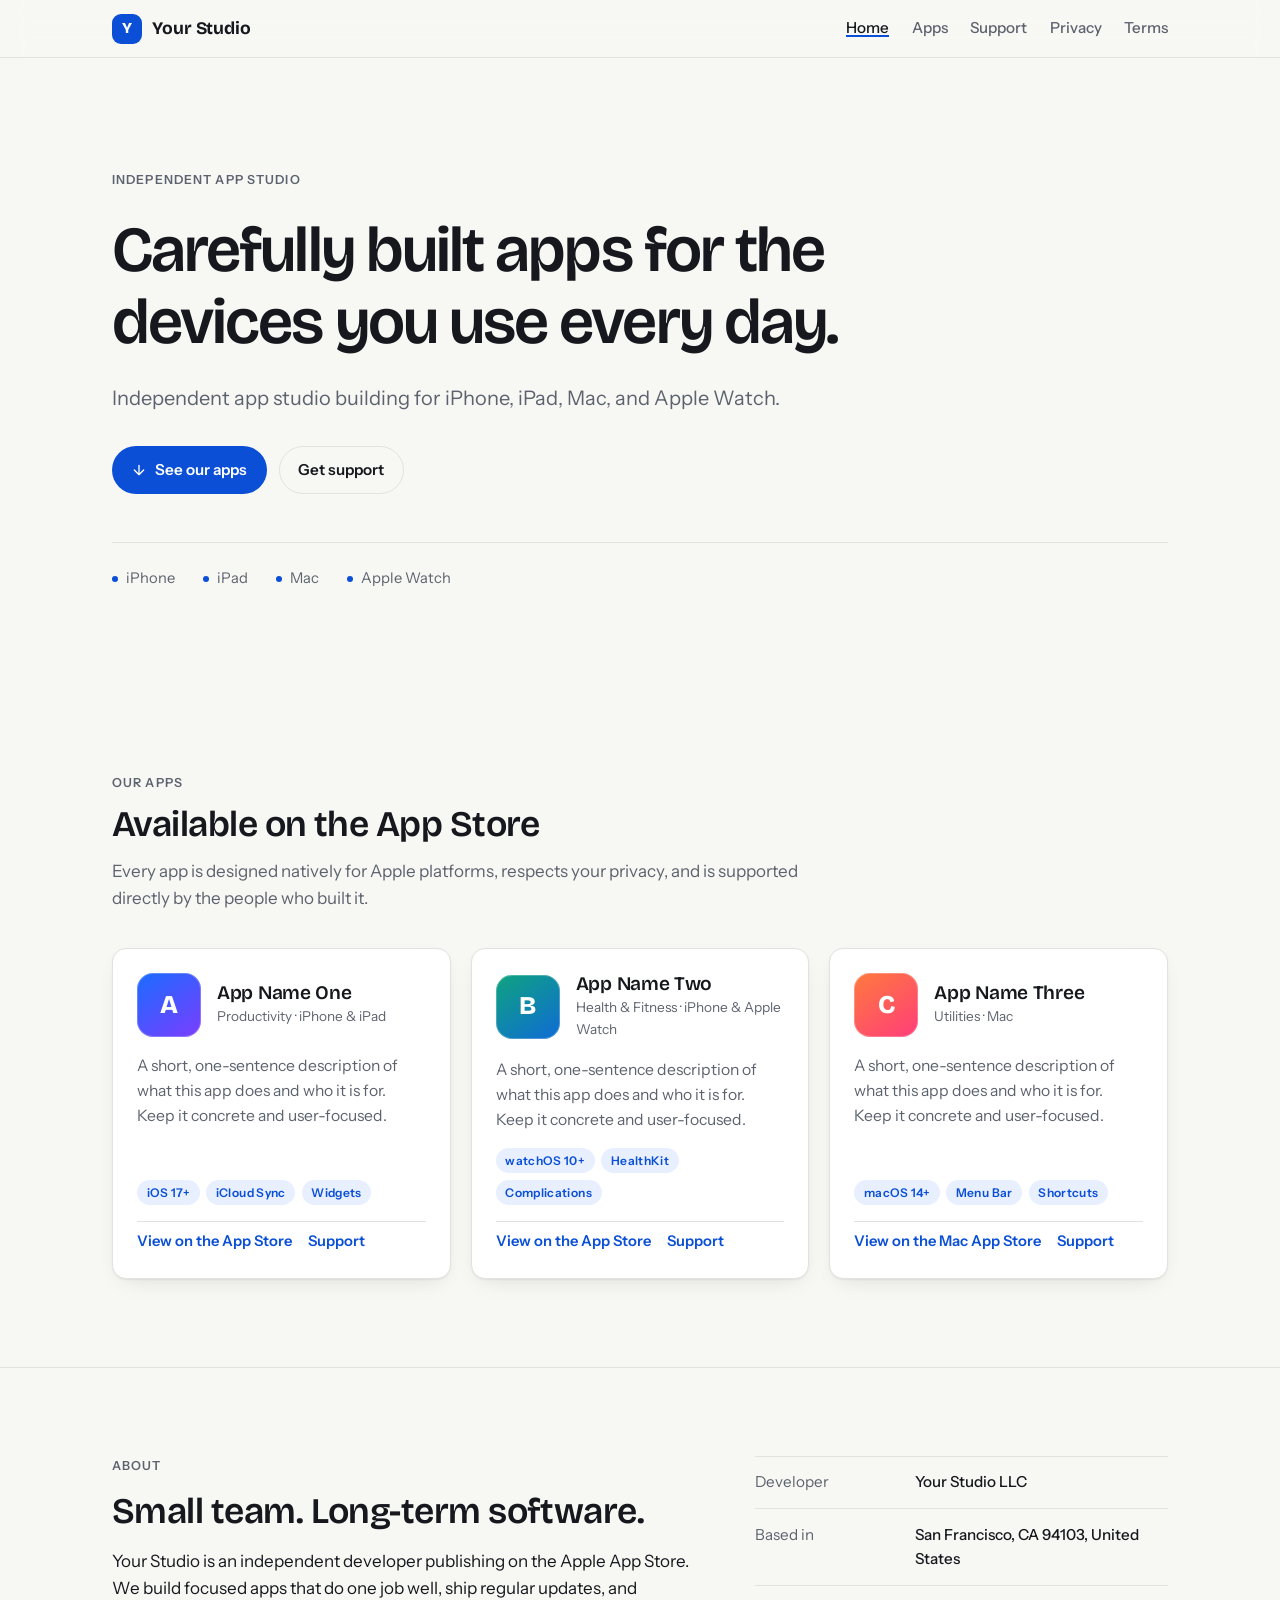
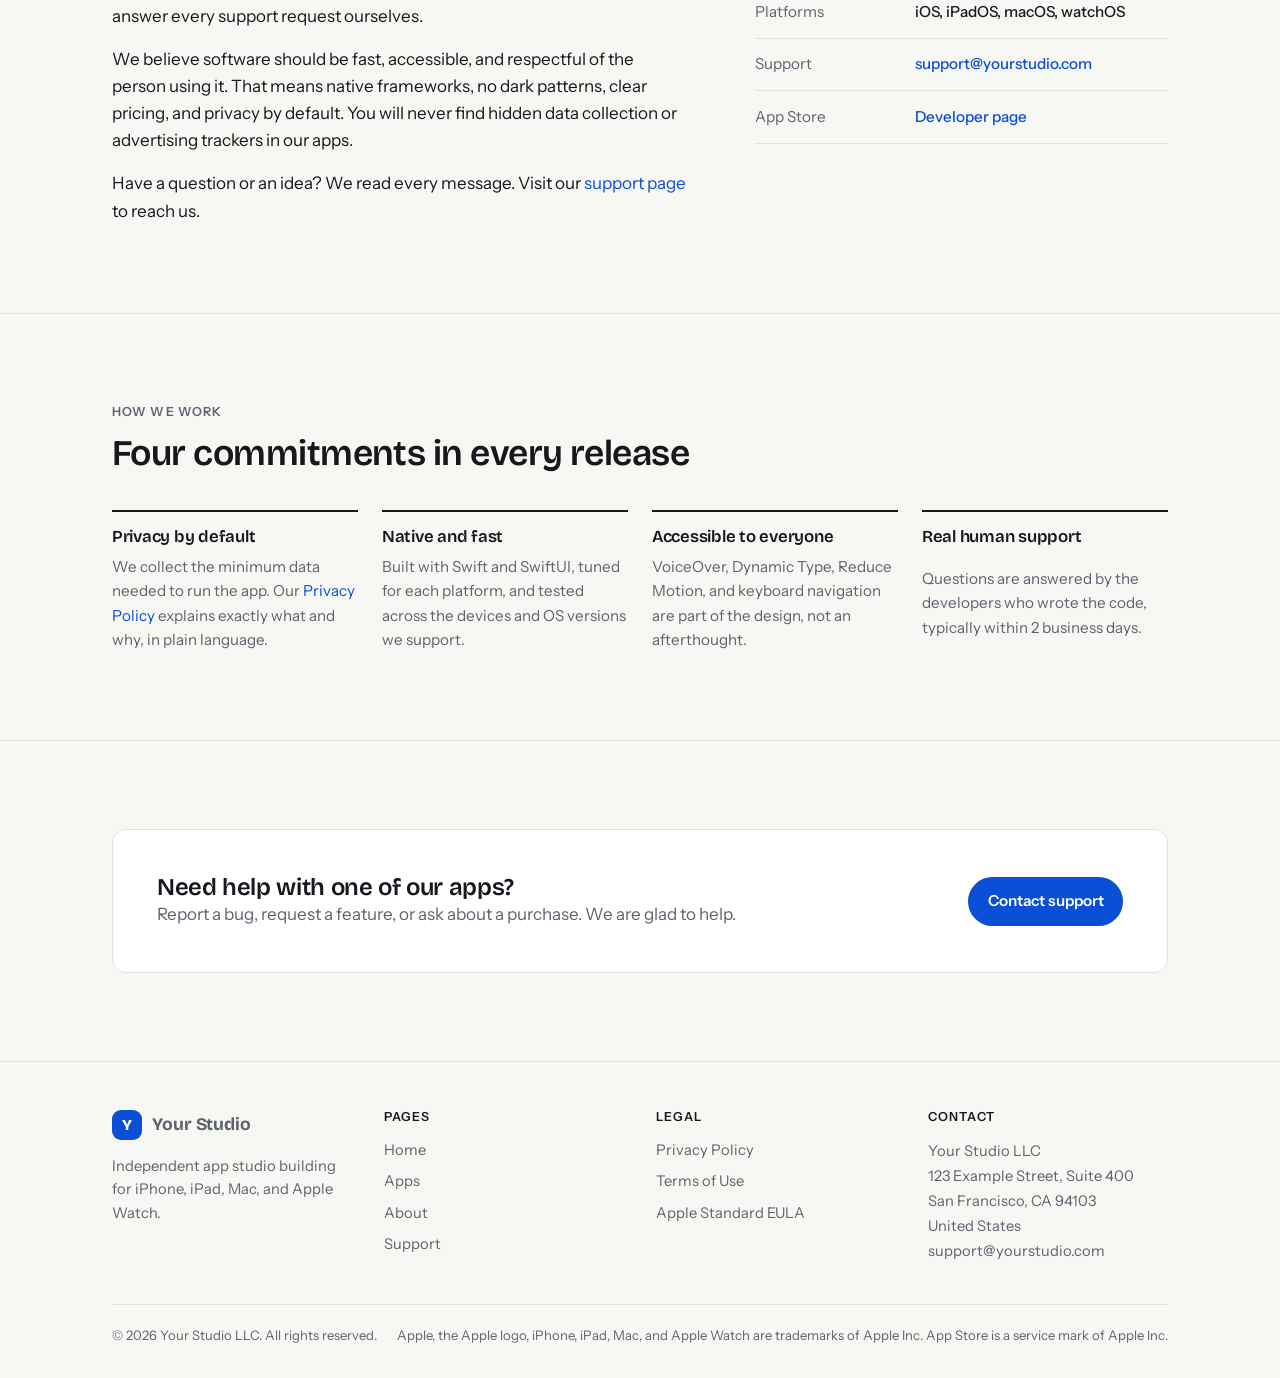
==== index.html @ 103ea12a "Developer website: home, privacy policy, terms of use, contact Co-Authored-By: Claude Fable 5.1 <nor" ====
<!doctype html>
<html lang="en">
<head>
<meta charset="utf-8">
<meta name="viewport" content="width=device-width, initial-scale=1, viewport-fit=cover">
<title>Your Studio</title>
<meta name="description" content="Independent app studio building thoughtfully designed apps for iPhone, iPad, Mac, and Apple Watch.">
<link rel="preconnect" href="https://fonts.googleapis.com">
<link rel="preconnect" href="https://fonts.gstatic.com" crossorigin>
<link rel="stylesheet" href="https://fonts.googleapis.com/css2?family=Bricolage+Grotesque:opsz,wght@12..96,500;12..96,600;12..96,700;12..96,800&family=Instrument+Sans:ital,wght@0,400;0,500;0,600;1,400&display=swap">
<link rel="stylesheet" href="assets/styles.css">
</head>
<body>

<header class="site-header">
  <div class="wrap nav">
    <a class="brand" href="index.html"><span class="brand-mark" aria-hidden="true">Y</span><span data-site="name">Your Studio</span></a>
    <nav aria-label="Primary">
      <ul class="nav-links">
        <li><a href="index.html">Home</a></li>
        <li><a href="index.html#apps">Apps</a></li>
        <li><a href="contact.html">Support</a></li>
        <li><a href="privacy.html">Privacy</a></li>
        <li><a href="terms.html">Terms</a></li>
      </ul>
    </nav>
  </div>
</header>

<main id="main">

  <section class="wrap hero">
    <p class="eyebrow">Independent App Studio</p>
    <h1>Carefully built apps for the devices you use every day.</h1>
    <p class="lede" data-site="tagline">Independent app studio building for iPhone, iPad, Mac, and Apple Watch.</p>
    <div class="hero-actions">
      <a class="btn btn-primary" href="#apps">
        <svg viewBox="0 0 24 24" fill="none" stroke="currentColor" stroke-width="2" stroke-linecap="round" stroke-linejoin="round" aria-hidden="true"><path d="M12 5v14M5 12l7 7 7-7"/></svg>
        See our apps
      </a>
      <a class="btn btn-ghost" href="contact.html">Get support</a>
    </div>
    <ul class="platforms" aria-label="Platforms we build for">
      <li>iPhone</li><li>iPad</li><li>Mac</li><li>Apple Watch</li>
    </ul>
  </section>

  <section class="section" id="apps">
    <div class="wrap">
      <div class="section-head">
        <p class="eyebrow">Our Apps</p>
        <h2>Available on the App Store</h2>
        <p class="muted">Every app is designed natively for Apple platforms, respects your privacy, and is supported directly by the people who built it.</p>
      </div>

      <!-- ===== APP CARDS: duplicate a card for each app you publish. =====
           Replace the name, description, tags, and the App Store link. -->
      <div class="app-grid">
        <article class="app-card">
          <div class="app-top">
            <div class="app-icon a" aria-hidden="true">A</div>
            <div>
              <h3>App Name One</h3>
              <div class="app-meta">Productivity · iPhone &amp; iPad</div>
            </div>
          </div>
          <p>A short, one-sentence description of what this app does and who it is for. Keep it concrete and user-focused.</p>
          <ul class="tags"><li>iOS 17+</li><li>iCloud Sync</li><li>Widgets</li></ul>
          <div class="app-links">
            <a href="https://apps.apple.com/app/id000000000" rel="noopener">View on the App Store</a>
            <a href="contact.html">Support</a>
          </div>
        </article>

        <article class="app-card">
          <div class="app-top">
            <div class="app-icon b" aria-hidden="true">B</div>
            <div>
              <h3>App Name Two</h3>
              <div class="app-meta">Health &amp; Fitness · iPhone &amp; Apple Watch</div>
            </div>
          </div>
          <p>A short, one-sentence description of what this app does and who it is for. Keep it concrete and user-focused.</p>
          <ul class="tags"><li>watchOS 10+</li><li>HealthKit</li><li>Complications</li></ul>
          <div class="app-links">
            <a href="https://apps.apple.com/app/id000000000" rel="noopener">View on the App Store</a>
            <a href="contact.html">Support</a>
          </div>
        </article>

        <article class="app-card">
          <div class="app-top">
            <div class="app-icon c" aria-hidden="true">C</div>
            <div>
              <h3>App Name Three</h3>
              <div class="app-meta">Utilities · Mac</div>
            </div>
          </div>
          <p>A short, one-sentence description of what this app does and who it is for. Keep it concrete and user-focused.</p>
          <ul class="tags"><li>macOS 14+</li><li>Menu Bar</li><li>Shortcuts</li></ul>
          <div class="app-links">
            <a href="https://apps.apple.com/app/id000000000" rel="noopener">View on the Mac App Store</a>
            <a href="contact.html">Support</a>
          </div>
        </article>
      </div>
    </div>
  </section>

  <section class="section" id="about">
    <div class="wrap two-col">
      <div class="prose">
        <p class="eyebrow">About</p>
        <h2>Small team. Long-term software.</h2>
        <p><span data-site="name">Your Studio</span> is an independent developer publishing on the Apple App Store. We build focused apps that do one job well, ship regular updates, and answer every support request ourselves.</p>
        <p>We believe software should be fast, accessible, and respectful of the person using it. That means native frameworks, no dark patterns, clear pricing, and privacy by default. You will never find hidden data collection or advertising trackers in our apps.</p>
        <p>Have a question or an idea? We read every message. Visit our <a href="contact.html">support page</a> to reach us.</p>
      </div>
      <dl class="facts" aria-label="Studio details">
        <div><dt>Developer</dt><dd data-site="legalName">Your Studio LLC</dd></div>
        <div><dt>Based in</dt><dd><span data-site="city">San Francisco, CA 94103</span>, <span data-site="country">United States</span></dd></div>
        <div><dt>Platforms</dt><dd>iOS, iPadOS, macOS, watchOS</dd></div>
        <div><dt>Support</dt><dd><a data-site-href="supportEmail" data-scheme="mailto" href="mailto:support@yourstudio.com"><span data-site="supportEmail">support@yourstudio.com</span></a></dd></div>
        <div><dt>App Store</dt><dd><a data-site-href="appStoreDeveloperUrl" href="https://apps.apple.com/developer/your-studio/id000000000" rel="noopener">Developer page</a></dd></div>
      </dl>
    </div>
  </section>

  <section class="section" id="principles">
    <div class="wrap">
      <div class="section-head">
        <p class="eyebrow">How We Work</p>
        <h2>Four commitments in every release</h2>
      </div>
      <ul class="principles">
        <li><h3>Privacy by default</h3><p>We collect the minimum data needed to run the app. Our <a href="privacy.html">Privacy Policy</a> explains exactly what and why, in plain language.</p></li>
        <li><h3>Native and fast</h3><p>Built with Swift and SwiftUI, tuned for each platform, and tested across the devices and OS versions we support.</p></li>
        <li><h3>Accessible to everyone</h3><p>VoiceOver, Dynamic Type, Reduce Motion, and keyboard navigation are part of the design, not an afterthought.</p></li>
        <li><h3>Real human support</h3><p>Questions are answered by the developers who wrote the code, typically within <span data-site="responseTime">2 business days</span>.</p></li>
      </ul>
    </div>
  </section>

  <section class="section">
    <div class="wrap">
      <div class="cta">
        <div>
          <h2>Need help with one of our apps?</h2>
          <p>Report a bug, request a feature, or ask about a purchase. We are glad to help.</p>
        </div>
        <a class="btn btn-primary" href="contact.html">Contact support</a>
      </div>
    </div>
  </section>

</main>

<footer class="site-footer">
  <div class="wrap">
    <div class="footer-grid">
      <div>
        <a class="brand" href="index.html"><span class="brand-mark" aria-hidden="true">Y</span><span data-site="name">Your Studio</span></a>
        <p style="margin-top:.9rem; max-width:32ch" data-site="tagline">Independent app studio building for iPhone, iPad, Mac, and Apple Watch.</p>
      </div>
      <div>
        <h4>Pages</h4>
        <ul>
          <li><a href="index.html">Home</a></li>
          <li><a href="index.html#apps">Apps</a></li>
          <li><a href="index.html#about">About</a></li>
          <li><a href="contact.html">Support</a></li>
        </ul>
      </div>
      <div>
        <h4>Legal</h4>
        <ul>
          <li><a href="privacy.html">Privacy Policy</a></li>
          <li><a href="terms.html">Terms of Use</a></li>
          <li><a href="https://www.apple.com/legal/internet-services/itunes/dev/stdeula/" rel="noopener">Apple Standard EULA</a></li>
        </ul>
      </div>
      <div>
        <h4>Contact</h4>
        <address>
          <span data-site="legalName">Your Studio LLC</span><br>
          <span data-site="address">123 Example Street, Suite 400</span><br>
          <span data-site="city">San Francisco, CA 94103</span><br>
          <span data-site="country">United States</span><br>
          <a data-site-href="supportEmail" data-scheme="mailto" href="mailto:support@yourstudio.com"><span data-site="supportEmail">support@yourstudio.com</span></a>
        </address>
      </div>
    </div>
    <div class="footer-bottom">
      <p>© <span data-year>2026</span> <span data-site="legalName">Your Studio LLC</span>. All rights reserved.</p>
      <p>Apple, the Apple logo, iPhone, iPad, Mac, and Apple Watch are trademarks of Apple Inc. App Store is a service mark of Apple Inc.</p>
    </div>
  </div>
</footer>

<script src="assets/site.config.js"></script>
<script src="assets/site.js"></script>
</body>
</html>
---- assets/styles.css ----
/* Layout concept: a quiet, product-grade studio site. Generous left-aligned type,
   a single azure accent, hairline rules for structure, cards only where an object
   (an app) is being presented. Legal pages use a sticky table of contents. */
:root {
  --bg: #f7f7f4;
  --surface: #ffffff;
  --fg: #16181d;
  --muted: #5d636e;
  --line: #e2e3df;
  --accent: #0a4fd6;
  --accent-ink: #ffffff;
  --accent-soft: #e8efff;
  --shadow: 0 1px 2px rgba(22, 24, 29, .06), 0 8px 24px -12px rgba(22, 24, 29, .18);

  --font-display: "Bricolage Grotesque", "Avenir Next", "Helvetica Neue", Arial, sans-serif;
  --font-body: "Instrument Sans", -apple-system, BlinkMacSystemFont, "Segoe UI", Roboto, sans-serif;
  --font-mono: "SF Mono", ui-monospace, Menlo, Consolas, monospace;

  --measure: 66ch;
  --radius: 14px;
  color-scheme: light;
}
@media (prefers-color-scheme: dark) {
  :root:not([data-theme="light"]) {
    --bg: #0f1115; --surface: #171a20; --fg: #eceef1; --muted: #9aa1ad; --line: #272b33;
    --accent: #6f9bff; --accent-ink: #0b1430; --accent-soft: #182341;
    --shadow: 0 1px 2px rgba(0,0,0,.4), 0 8px 24px -12px rgba(0,0,0,.6);
    color-scheme: dark;
  }
}
:root[data-theme="dark"] {
  --bg: #0f1115; --surface: #171a20; --fg: #eceef1; --muted: #9aa1ad; --line: #272b33;
  --accent: #6f9bff; --accent-ink: #0b1430; --accent-soft: #182341;
  --shadow: 0 1px 2px rgba(0,0,0,.4), 0 8px 24px -12px rgba(0,0,0,.6);
  color-scheme: dark;
}

*, *::before, *::after { box-sizing: border-box; }
html { -webkit-text-size-adjust: 100%; scroll-behavior: smooth; }
@media (prefers-reduced-motion: reduce) { html { scroll-behavior: auto; } *, *::before, *::after { transition: none !important; animation: none !important; } }
body {
  margin: 0;
  background: var(--bg);
  color: var(--fg);
  font-family: var(--font-body);
  font-size: 1.0625rem;
  line-height: 1.6;
  -webkit-font-smoothing: antialiased;
}
img, svg { max-width: 100%; display: block; }
a { color: var(--accent); text-decoration: none; }
a:hover { text-decoration: underline; text-underline-offset: .15em; }
:focus-visible { outline: 2px solid var(--accent); outline-offset: 3px; border-radius: 4px; }
h1, h2, h3, h4 { font-family: var(--font-display); line-height: 1.12; letter-spacing: -.015em; margin: 0; text-wrap: balance; font-weight: 600; }
h1 { font-size: clamp(2.25rem, 5.5vw, 4rem); letter-spacing: -.03em; }
h2 { font-size: clamp(1.6rem, 3vw, 2.25rem); }
h3 { font-size: 1.2rem; }
p { margin: 0; max-width: var(--measure); }
.eyebrow { font-family: var(--font-body); font-size: .78rem; font-weight: 600; letter-spacing: .09em; text-transform: uppercase; color: var(--muted); }
.muted { color: var(--muted); }
.wrap {
  max-width: 1120px; margin: 0 auto;
  padding-left: max(16px, env(safe-area-inset-left, 0px));
  padding-right: max(16px, env(safe-area-inset-right, 0px));
}
@media (min-width: 720px) { .wrap { padding-left: max(32px, env(safe-area-inset-left, 0px)); padding-right: max(32px, env(safe-area-inset-right, 0px)); } }

/* Header */
.site-header { position: sticky; top: env(safe-area-inset-top, 0px); z-index: 20; background: color-mix(in srgb, var(--bg) 88%, transparent); backdrop-filter: saturate(1.4) blur(12px); -webkit-backdrop-filter: saturate(1.4) blur(12px); border-bottom: 1px solid var(--line); }
body::before { content: ""; position: fixed; inset: 0 0 auto; height: env(safe-area-inset-top, 0px); z-index: 30; background: var(--bg); }
.nav { display: flex; align-items: center; justify-content: space-between; gap: 1rem 1.5rem; flex-wrap: wrap; padding-block: .85rem; }
.brand { display: inline-flex; align-items: center; gap: .65rem; color: var(--fg); font-family: var(--font-display); font-weight: 700; font-size: 1.1rem; letter-spacing: -.01em; }
.brand:hover { text-decoration: none; }
.brand-mark { width: 30px; height: 30px; border-radius: 9px; background: var(--accent); color: var(--accent-ink); display: grid; place-items: center; font-weight: 800; font-size: .95rem; flex: none; }
.nav-links { display: flex; gap: .25rem 1.4rem; flex-wrap: wrap; list-style: none; margin: 0; padding: 0; font-size: .95rem; }
.nav-links a { color: var(--muted); font-weight: 500; }
.nav-links a:hover, .nav-links a[aria-current="page"] { color: var(--fg); text-decoration: none; }
.nav-links a[aria-current="page"] { box-shadow: inset 0 -2px 0 var(--accent); }

/* Buttons */
.btn { display: inline-flex; align-items: center; gap: .5rem; padding: .7rem 1.15rem; border-radius: 999px; font-weight: 600; font-size: .95rem; border: 1px solid transparent; transition: background .15s, border-color .15s, transform .15s; cursor: pointer; font-family: inherit; }
.btn:hover { text-decoration: none; transform: translateY(-1px); }
.btn-primary { background: var(--accent); color: var(--accent-ink); }
.btn-primary:hover { background: color-mix(in srgb, var(--accent) 88%, var(--fg)); }
.btn-ghost { background: transparent; color: var(--fg); border-color: var(--line); }
.btn-ghost:hover { border-color: var(--muted); background: var(--surface); }
.btn svg { width: 16px; height: 16px; }

/* Sections */
.section { padding-block: clamp(3rem, 7vw, 5.5rem); }
.section + .section { border-top: 1px solid var(--line); }
.section-head { display: grid; gap: .75rem; margin-bottom: 2.25rem; }

/* Hero */
.hero { padding-block: clamp(3.5rem, 9vw, 7rem) clamp(3rem, 7vw, 5rem); display: grid; gap: 1.5rem; }
.hero p.lede { font-size: 1.25rem; color: var(--muted); max-width: 54ch; }
.hero-actions { display: flex; gap: .75rem; flex-wrap: wrap; margin-top: .5rem; }
.platforms { display: flex; gap: .5rem 1.75rem; flex-wrap: wrap; margin-top: 1.5rem; padding-top: 1.5rem; border-top: 1px solid var(--line); list-style: none; padding-left: 0; font-size: .92rem; color: var(--muted); }
.platforms li { display: inline-flex; align-items: center; gap: .5rem; }
.platforms li::before { content: ""; width: 6px; height: 6px; border-radius: 50%; background: var(--accent); }

/* Apps */
.app-grid { display: grid; gap: 1.25rem; grid-template-columns: repeat(auto-fill, minmax(min(100%, 300px), 1fr)); }
.app-card { background: var(--surface); border: 1px solid var(--line); border-radius: var(--radius); padding: 1.5rem; display: grid; gap: 1rem; grid-template-rows: auto 1fr auto; box-shadow: var(--shadow); min-width: 0; }
.app-top { display: flex; gap: 1rem; align-items: center; }
.app-icon { width: 64px; height: 64px; border-radius: 16px; flex: none; display: grid; place-items: center; color: #fff; font-family: var(--font-display); font-weight: 800; font-size: 1.6rem; box-shadow: inset 0 0 0 1px rgba(255,255,255,.25); }
.app-icon.a { background: linear-gradient(145deg, #1b6cff, #7b3dff); }
.app-icon.b { background: linear-gradient(145deg, #0fa37f, #0f6bd6); }
.app-icon.c { background: linear-gradient(145deg, #ff7a3d, #ff3d7a); }
.app-card h3 { margin-bottom: .15rem; }
.app-meta { font-size: .85rem; color: var(--muted); }
.app-card p { font-size: .98rem; color: var(--muted); }
.tags { display: flex; gap: .4rem; flex-wrap: wrap; list-style: none; margin: 0; padding: 0; }
.tags li { font-size: .75rem; font-weight: 600; letter-spacing: .03em; padding: .2rem .6rem; border-radius: 999px; background: var(--accent-soft); color: var(--accent); }
.app-links { display: flex; gap: 1rem; flex-wrap: wrap; font-size: .92rem; font-weight: 600; padding-top: .5rem; border-top: 1px solid var(--line); }

/* About */
.two-col { display: grid; gap: 2.5rem; grid-template-columns: 1fr; align-items: start; }
@media (min-width: 860px) { .two-col { grid-template-columns: minmax(0, 1.4fr) minmax(0, 1fr); gap: 4rem; } }
.prose { display: grid; gap: 1rem; }
.facts { margin: 0; border-top: 1px solid var(--line); }
.facts div { display: grid; grid-template-columns: 9rem 1fr; gap: 1rem; padding: .85rem 0; border-bottom: 1px solid var(--line); font-size: .95rem; }
.facts dt { color: var(--muted); }
.facts dd { margin: 0; font-weight: 500; min-width: 0; overflow-wrap: anywhere; }

/* Principles list */
.principles { display: grid; gap: 1.5rem; grid-template-columns: repeat(auto-fit, minmax(min(100%, 240px), 1fr)); list-style: none; margin: 0; padding: 0; }
.principles li { display: grid; gap: .5rem; padding-top: 1rem; border-top: 2px solid var(--fg); }
.principles h3 { font-size: 1.05rem; }
.principles p { font-size: .95rem; color: var(--muted); }

/* CTA band */
.cta { background: var(--surface); border: 1px solid var(--line); border-radius: var(--radius); padding: clamp(1.5rem, 4vw, 2.75rem); display: flex; justify-content: space-between; align-items: center; gap: 1.5rem; flex-wrap: wrap; }
.cta h2 { font-size: 1.5rem; }
.cta p { color: var(--muted); }

/* Footer */
.site-footer { border-top: 1px solid var(--line); padding-block: 3rem 2rem; font-size: .92rem; color: var(--muted); }
.footer-grid { display: grid; gap: 2rem; grid-template-columns: repeat(auto-fit, minmax(min(100%, 200px), 1fr)); }
.footer-grid h4 { font-family: var(--font-body); font-size: .78rem; letter-spacing: .09em; text-transform: uppercase; color: var(--fg); margin-bottom: .9rem; }
.footer-grid ul { list-style: none; margin: 0; padding: 0; display: grid; gap: .5rem; }
.footer-grid a { color: var(--muted); }
.footer-grid a:hover { color: var(--fg); }
.footer-grid address { font-style: normal; line-height: 1.7; }
.footer-bottom { margin-top: 2.5rem; padding-top: 1.25rem; border-top: 1px solid var(--line); display: flex; justify-content: space-between; gap: 1rem; flex-wrap: wrap; font-size: .82rem; }
.footer-bottom p { max-width: none; }

/* Legal / document pages */
.doc-header { padding-block: clamp(2.5rem, 6vw, 4.5rem) 2rem; border-bottom: 1px solid var(--line); display: grid; gap: .9rem; }
.doc-header .meta { display: flex; gap: .5rem 1.5rem; flex-wrap: wrap; font-size: .9rem; color: var(--muted); }
.doc-layout { display: grid; gap: 3rem; grid-template-columns: 1fr; padding-block: 2.5rem 4rem; }
@media (min-width: 900px) { .doc-layout { grid-template-columns: 240px minmax(0, 1fr); gap: 4rem; } }
.toc { position: sticky; top: calc(env(safe-area-inset-top, 0px) + 5rem); align-self: start; font-size: .9rem; }
.toc h2 { font-family: var(--font-body); font-size: .78rem; letter-spacing: .09em; text-transform: uppercase; color: var(--muted); margin-bottom: .9rem; }
.toc ol { list-style: none; margin: 0; padding: 0; display: grid; gap: .45rem; border-left: 1px solid var(--line); }
.toc a { color: var(--muted); display: block; padding: .1rem 0 .1rem .9rem; margin-left: -1px; border-left: 2px solid transparent; }
.toc a:hover { color: var(--fg); text-decoration: none; }
.toc a.active { color: var(--accent); border-left-color: var(--accent); }
@media (max-width: 899px) { .toc { position: static; } .toc ol { display: grid; grid-template-columns: 1fr 1fr; gap: .35rem 1rem; } }
.doc { display: grid; gap: 2.25rem; min-width: 0; }
.doc section { display: grid; gap: .9rem; scroll-margin-top: calc(env(safe-area-inset-top, 0px) + 5.5rem); }
.doc h2 { font-size: 1.45rem; }
.doc h3 { font-size: 1.05rem; margin-top: .25rem; }
.doc p, .doc li { max-width: var(--measure); color: var(--fg); }
.doc ul, .doc ol { margin: 0; padding-left: 1.3rem; display: grid; gap: .45rem; }
.doc strong { font-weight: 600; }
.summary { background: var(--accent-soft); border-radius: var(--radius); padding: 1.35rem 1.5rem; display: grid; gap: .6rem; }
.summary h2 { font-size: 1rem; color: var(--accent); }
.summary ul { padding-left: 1.2rem; }
.summary li { font-size: .97rem; }
.table-wrap { overflow-x: auto; border: 1px solid var(--line); border-radius: 10px; }
table { border-collapse: collapse; width: 100%; min-width: 560px; font-size: .92rem; background: var(--surface); }
th, td { text-align: left; padding: .75rem .9rem; border-bottom: 1px solid var(--line); vertical-align: top; }
th { font-weight: 600; font-size: .78rem; letter-spacing: .06em; text-transform: uppercase; color: var(--muted); background: var(--bg); }
tr:last-child td { border-bottom: 0; }

/* Contact page */
.contact-grid { display: grid; gap: 1.25rem; grid-template-columns: repeat(auto-fit, minmax(min(100%, 280px), 1fr)); }
.contact-card { background: var(--surface); border: 1px solid var(--line); border-radius: var(--radius); padding: 1.5rem; display: grid; gap: .6rem; align-content: start; box-shadow: var(--shadow); min-width: 0; }
.contact-card .eyebrow { color: var(--accent); }
.contact-card h2 { font-size: 1.2rem; }
.contact-card p { font-size: .95rem; color: var(--muted); }
.email-row { display: flex; align-items: center; gap: .6rem; flex-wrap: wrap; margin-top: .4rem; }
.email { font-family: var(--font-mono); font-size: .95rem; color: var(--fg); background: var(--bg); border: 1px solid var(--line); padding: .45rem .7rem; border-radius: 8px; user-select: all; overflow-wrap: anywhere; }
.copy { font: inherit; font-size: .82rem; font-weight: 600; color: var(--accent); background: transparent; border: 1px solid var(--line); border-radius: 8px; padding: .4rem .7rem; cursor: pointer; }
.copy:hover { border-color: var(--accent); }
.checklist { list-style: none; margin: 0; padding: 0; display: grid; gap: .6rem; }
.checklist li { display: grid; grid-template-columns: 1.4rem 1fr; gap: .5rem; align-items: start; }
.checklist li::before { content: "✓"; color: var(--accent); font-weight: 700; }
.faq { display: grid; gap: 0; border-top: 1px solid var(--line); }
.faq details { border-bottom: 1px solid var(--line); }
.faq summary { cursor: pointer; padding: 1rem 0; font-weight: 600; font-family: var(--font-display); font-size: 1.05rem; list-style: none; display: flex; justify-content: space-between; gap: 1rem; }
.faq summary::-webkit-details-marker { display: none; }
.faq summary::after { content: "+"; color: var(--muted); font-weight: 400; }
.faq details[open] summary::after { content: "–"; }
.faq details p { padding-bottom: 1.1rem; color: var(--muted); }
.notice { font-size: .85rem; color: var(--muted); border-left: 2px solid var(--line); padding-left: 1rem; }
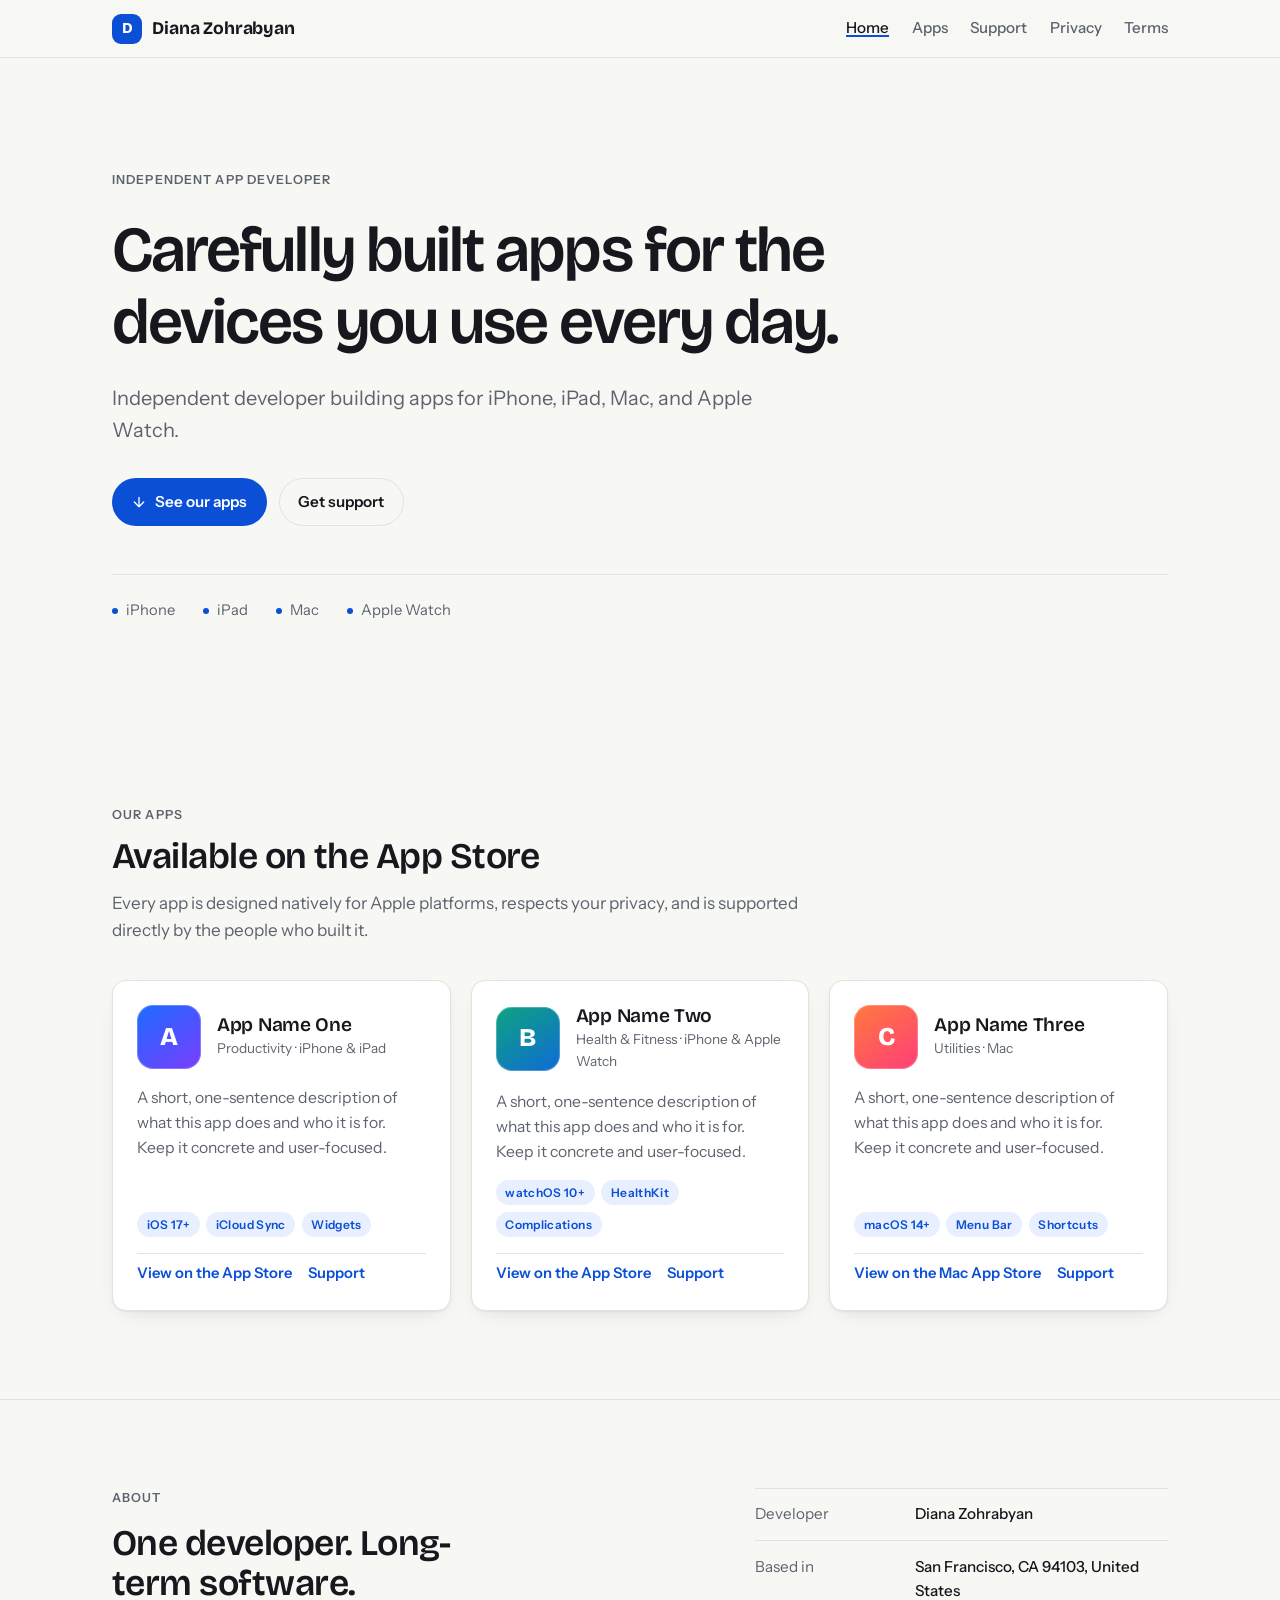
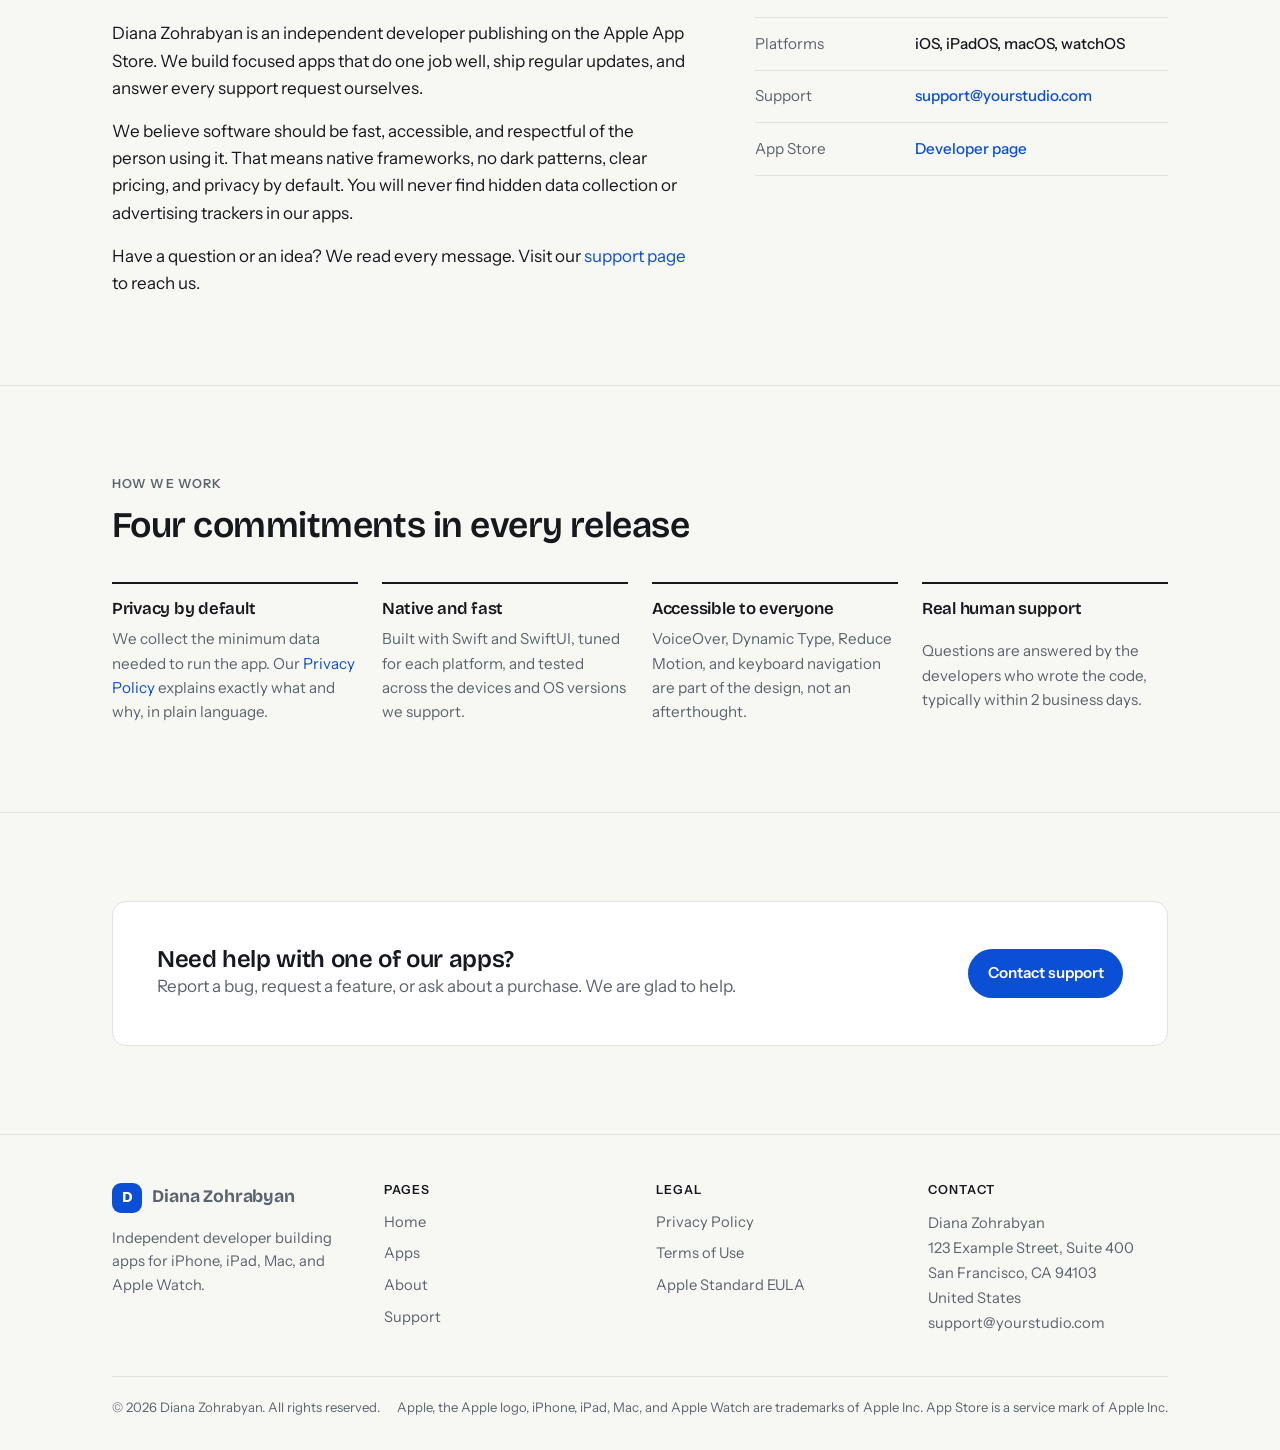
==== commit cf325e40: "Set developer name to Diana Zohrabyan Co-Authored-By: Claude Fable 5.1 <noreply@anthropic.com>" ====
--- a/index.html
+++ b/index.html
@@ -3,8 +3,8 @@
 <head>
 <meta charset="utf-8">
 <meta name="viewport" content="width=device-width, initial-scale=1, viewport-fit=cover">
-<title>Your Studio</title>
-<meta name="description" content="Independent app studio building thoughtfully designed apps for iPhone, iPad, Mac, and Apple Watch.">
+<title>Diana Zohrabyan</title>
+<meta name="description" content="Independent developer building thoughtfully designed apps for iPhone, iPad, Mac, and Apple Watch.">
 <link rel="preconnect" href="https://fonts.googleapis.com">
 <link rel="preconnect" href="https://fonts.gstatic.com" crossorigin>
 <link rel="stylesheet" href="https://fonts.googleapis.com/css2?family=Bricolage+Grotesque:opsz,wght@12..96,500;12..96,600;12..96,700;12..96,800&family=Instrument+Sans:ital,wght@0,400;0,500;0,600;1,400&display=swap">
@@ -14,7 +14,7 @@
 
 <header class="site-header">
   <div class="wrap nav">
-    <a class="brand" href="index.html"><span class="brand-mark" aria-hidden="true">Y</span><span data-site="name">Your Studio</span></a>
+    <a class="brand" href="index.html"><span class="brand-mark" aria-hidden="true">D</span><span data-site="name">Diana Zohrabyan</span></a>
     <nav aria-label="Primary">
       <ul class="nav-links">
         <li><a href="index.html">Home</a></li>
@@ -30,9 +30,9 @@
 <main id="main">
 
   <section class="wrap hero">
-    <p class="eyebrow">Independent App Studio</p>
+    <p class="eyebrow">Independent App Developer</p>
     <h1>Carefully built apps for the devices you use every day.</h1>
-    <p class="lede" data-site="tagline">Independent app studio building for iPhone, iPad, Mac, and Apple Watch.</p>
+    <p class="lede" data-site="tagline">Independent developer building apps for iPhone, iPad, Mac, and Apple Watch.</p>
     <div class="hero-actions">
       <a class="btn btn-primary" href="#apps">
         <svg viewBox="0 0 24 24" fill="none" stroke="currentColor" stroke-width="2" stroke-linecap="round" stroke-linejoin="round" aria-hidden="true"><path d="M12 5v14M5 12l7 7 7-7"/></svg>
@@ -111,13 +111,13 @@
     <div class="wrap two-col">
       <div class="prose">
         <p class="eyebrow">About</p>
-        <h2>Small team. Long-term software.</h2>
-        <p><span data-site="name">Your Studio</span> is an independent developer publishing on the Apple App Store. We build focused apps that do one job well, ship regular updates, and answer every support request ourselves.</p>
+        <h2>One developer. Long-term software.</h2>
+        <p><span data-site="name">Diana Zohrabyan</span> is an independent developer publishing on the Apple App Store. We build focused apps that do one job well, ship regular updates, and answer every support request ourselves.</p>
         <p>We believe software should be fast, accessible, and respectful of the person using it. That means native frameworks, no dark patterns, clear pricing, and privacy by default. You will never find hidden data collection or advertising trackers in our apps.</p>
         <p>Have a question or an idea? We read every message. Visit our <a href="contact.html">support page</a> to reach us.</p>
       </div>
       <dl class="facts" aria-label="Studio details">
-        <div><dt>Developer</dt><dd data-site="legalName">Your Studio LLC</dd></div>
+        <div><dt>Developer</dt><dd data-site="legalName">Diana Zohrabyan</dd></div>
         <div><dt>Based in</dt><dd><span data-site="city">San Francisco, CA 94103</span>, <span data-site="country">United States</span></dd></div>
         <div><dt>Platforms</dt><dd>iOS, iPadOS, macOS, watchOS</dd></div>
         <div><dt>Support</dt><dd><a data-site-href="supportEmail" data-scheme="mailto" href="mailto:support@yourstudio.com"><span data-site="supportEmail">support@yourstudio.com</span></a></dd></div>
@@ -159,8 +159,8 @@
   <div class="wrap">
     <div class="footer-grid">
       <div>
-        <a class="brand" href="index.html"><span class="brand-mark" aria-hidden="true">Y</span><span data-site="name">Your Studio</span></a>
-        <p style="margin-top:.9rem; max-width:32ch" data-site="tagline">Independent app studio building for iPhone, iPad, Mac, and Apple Watch.</p>
+        <a class="brand" href="index.html"><span class="brand-mark" aria-hidden="true">D</span><span data-site="name">Diana Zohrabyan</span></a>
+        <p style="margin-top:.9rem; max-width:32ch" data-site="tagline">Independent developer building apps for iPhone, iPad, Mac, and Apple Watch.</p>
       </div>
       <div>
         <h4>Pages</h4>
@@ -182,7 +182,7 @@
       <div>
         <h4>Contact</h4>
         <address>
-          <span data-site="legalName">Your Studio LLC</span><br>
+          <span data-site="legalName">Diana Zohrabyan</span><br>
           <span data-site="address">123 Example Street, Suite 400</span><br>
           <span data-site="city">San Francisco, CA 94103</span><br>
           <span data-site="country">United States</span><br>
@@ -191,7 +191,7 @@
       </div>
     </div>
     <div class="footer-bottom">
-      <p>© <span data-year>2026</span> <span data-site="legalName">Your Studio LLC</span>. All rights reserved.</p>
+      <p>© <span data-year>2026</span> <span data-site="legalName">Diana Zohrabyan</span>. All rights reserved.</p>
       <p>Apple, the Apple logo, iPhone, iPad, Mac, and Apple Watch are trademarks of Apple Inc. App Store is a service mark of Apple Inc.</p>
     </div>
   </div>
